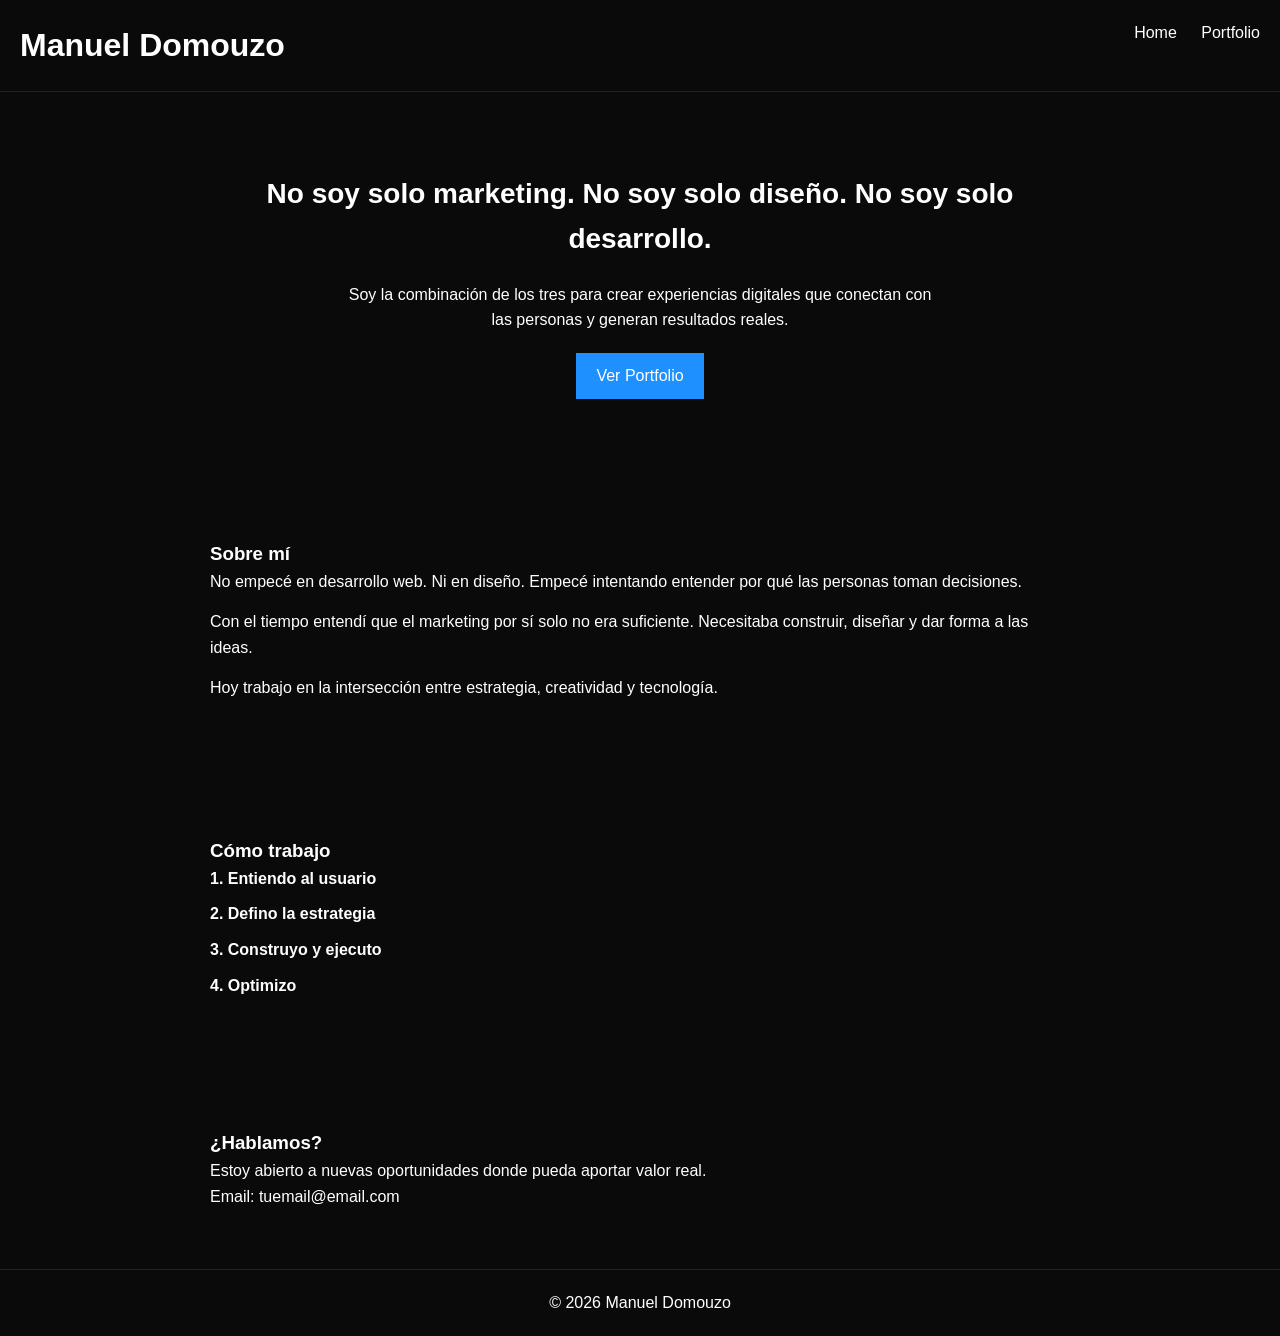
==== index.html @ 83996bfd "subo index.html y archivos de la web" ====
<!DOCTYPE html>
<html lang="es">
<head>
  <meta charset="UTF-8">
  <title>Manuel Domouzo</title>
  <link rel="stylesheet" href="style.css">
</head>

<body>

<header>
  <h1>Manuel Domouzo</h1>
  <nav>
    <a href="index.html">Home</a>
    <a href="portfolio.html">Portfolio</a>
  </nav>
</header>

<section class="hero">
  <h2>No soy solo marketing. No soy solo diseño. No soy solo desarrollo.</h2>
  <p>
    Soy la combinación de los tres para crear experiencias digitales que conectan con las personas y generan resultados reales.
  </p>
  <a href="portfolio.html" class="btn">Ver Portfolio</a>
</section>

<section class="about">
  <h3>Sobre mí</h3>
  <p>
    No empecé en desarrollo web. Ni en diseño. Empecé intentando entender por qué las personas toman decisiones.
  </p>
  <p>
    Con el tiempo entendí que el marketing por sí solo no era suficiente. Necesitaba construir, diseñar y dar forma a las ideas.
  </p>
  <p>
    Hoy trabajo en la intersección entre estrategia, creatividad y tecnología.
  </p>
</section>

<section class="method">
  <h3>Cómo trabajo</h3>
  <ul>
    <li><strong>1. Entiendo al usuario</strong></li>
    <li><strong>2. Defino la estrategia</strong></li>
    <li><strong>3. Construyo y ejecuto</strong></li>
    <li><strong>4. Optimizo</strong></li>
  </ul>
</section>

<section class="contact">
  <h3>¿Hablamos?</h3>
  <p>Estoy abierto a nuevas oportunidades donde pueda aportar valor real.</p>
  <p>Email: tuemail@email.com</p>
</section>

<footer>
  <p>© 2026 Manuel Domouzo</p>
</footer>

</body>
</html>
---- style.css ----
* {
  margin: 0;
  padding: 0;
  box-sizing: border-box;
  font-family: Arial, sans-serif;
}

body {
  background-color: #0A0A0A;
  color: #FFFFFF;
  line-height: 1.6;
}

header {
  display: flex;
  justify-content: space-between;
  padding: 20px;
  border-bottom: 1px solid #222;
}

nav a {
  color: white;
  margin-left: 20px;
  text-decoration: none;
}

.hero {
  padding: 80px 20px;
  text-align: center;
}

.hero h2 {
  font-size: 28px;
  margin-bottom: 20px;
}

.hero p {
  max-width: 600px;
  margin: auto;
  margin-bottom: 20px;
}

.btn {
  display: inline-block;
  padding: 10px 20px;
  background-color: #1E90FF;
  color: white;
  text-decoration: none;
}

section {
  padding: 60px 20px;
  max-width: 900px;
  margin: auto;
}

.about p {
  margin-bottom: 15px;
}

.method ul {
  list-style: none;
}

.method li {
  margin-bottom: 10px;
}

.portfolio .project {
  border: 1px solid #222;
  padding: 20px;
  margin-top: 20px;
  transition: 0.3s;
}

.project:hover {
  border-color: #1E90FF;
}

footer {
  text-align: center;
  padding: 20px;
  border-top: 1px solid #222;
}
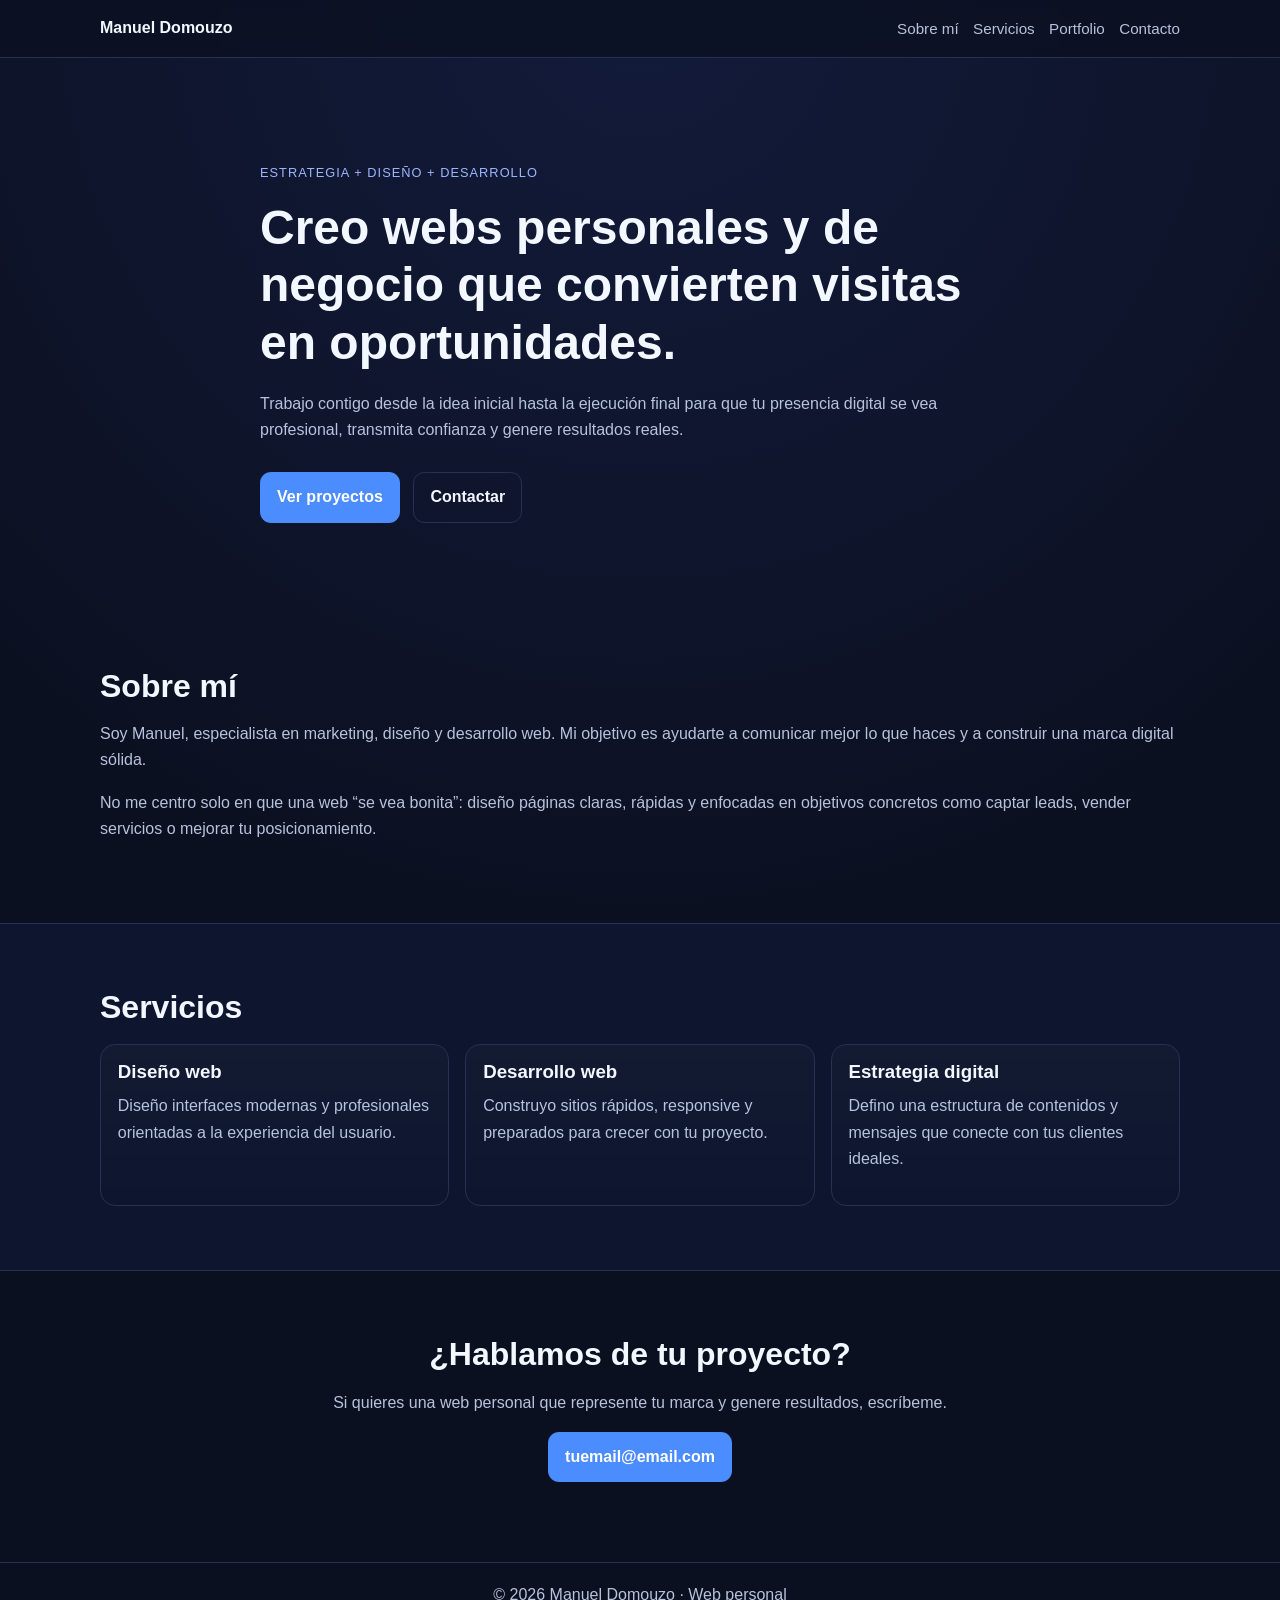
==== commit d0829df9: "Crear web personal moderna con portfolio y estilos responsive" ====
--- a/index.html
+++ b/index.html
@@ -2,60 +2,87 @@
 <html lang="es">
 <head>
   <meta charset="UTF-8">
-  <title>Manuel Domouzo</title>
+  <meta name="viewport" content="width=device-width, initial-scale=1.0">
+  <meta name="description" content="Web personal de Manuel Domouzo: estrategia, diseño y desarrollo web.">
+  <title>Manuel Domouzo | Web personal</title>
   <link rel="stylesheet" href="style.css">
 </head>
+<body>
+  <header class="site-header">
+    <div class="container nav-wrap">
+      <a class="brand" href="index.html">Manuel Domouzo</a>
+      <nav>
+        <a href="#sobre-mi">Sobre mí</a>
+        <a href="#servicios">Servicios</a>
+        <a href="portfolio.html">Portfolio</a>
+        <a href="#contacto">Contacto</a>
+      </nav>
+    </div>
+  </header>
 
-<body>
+  <main>
+    <section class="hero">
+      <div class="container hero-content">
+        <p class="eyebrow">Estrategia + Diseño + Desarrollo</p>
+        <h1>Creo webs personales y de negocio que convierten visitas en oportunidades.</h1>
+        <p class="lead">
+          Trabajo contigo desde la idea inicial hasta la ejecución final para que tu presencia digital
+          se vea profesional, transmita confianza y genere resultados reales.
+        </p>
+        <div class="cta-row">
+          <a class="btn btn-primary" href="portfolio.html">Ver proyectos</a>
+          <a class="btn btn-ghost" href="#contacto">Contactar</a>
+        </div>
+      </div>
+    </section>
 
-<header>
-  <h1>Manuel Domouzo</h1>
-  <nav>
-    <a href="index.html">Home</a>
-    <a href="portfolio.html">Portfolio</a>
-  </nav>
-</header>
+    <section id="sobre-mi" class="section">
+      <div class="container">
+        <h2>Sobre mí</h2>
+        <p>
+          Soy Manuel, especialista en marketing, diseño y desarrollo web. Mi objetivo es ayudarte a
+          comunicar mejor lo que haces y a construir una marca digital sólida.
+        </p>
+        <p>
+          No me centro solo en que una web “se vea bonita”: diseño páginas claras, rápidas y enfocadas
+          en objetivos concretos como captar leads, vender servicios o mejorar tu posicionamiento.
+        </p>
+      </div>
+    </section>
 
-<section class="hero">
-  <h2>No soy solo marketing. No soy solo diseño. No soy solo desarrollo.</h2>
-  <p>
-    Soy la combinación de los tres para crear experiencias digitales que conectan con las personas y generan resultados reales.
-  </p>
-  <a href="portfolio.html" class="btn">Ver Portfolio</a>
-</section>
+    <section id="servicios" class="section section-alt">
+      <div class="container">
+        <h2>Servicios</h2>
+        <div class="cards">
+          <article class="card">
+            <h3>Diseño web</h3>
+            <p>Diseño interfaces modernas y profesionales orientadas a la experiencia del usuario.</p>
+          </article>
+          <article class="card">
+            <h3>Desarrollo web</h3>
+            <p>Construyo sitios rápidos, responsive y preparados para crecer con tu proyecto.</p>
+          </article>
+          <article class="card">
+            <h3>Estrategia digital</h3>
+            <p>Defino una estructura de contenidos y mensajes que conecte con tus clientes ideales.</p>
+          </article>
+        </div>
+      </div>
+    </section>
 
-<section class="about">
-  <h3>Sobre mí</h3>
-  <p>
-    No empecé en desarrollo web. Ni en diseño. Empecé intentando entender por qué las personas toman decisiones.
-  </p>
-  <p>
-    Con el tiempo entendí que el marketing por sí solo no era suficiente. Necesitaba construir, diseñar y dar forma a las ideas.
-  </p>
-  <p>
-    Hoy trabajo en la intersección entre estrategia, creatividad y tecnología.
-  </p>
-</section>
+    <section id="contacto" class="section">
+      <div class="container contact-box">
+        <h2>¿Hablamos de tu proyecto?</h2>
+        <p>Si quieres una web personal que represente tu marca y genere resultados, escríbeme.</p>
+        <a class="btn btn-primary" href="mailto:tuemail@email.com">tuemail@email.com</a>
+      </div>
+    </section>
+  </main>
 
-<section class="method">
-  <h3>Cómo trabajo</h3>
-  <ul>
-    <li><strong>1. Entiendo al usuario</strong></li>
-    <li><strong>2. Defino la estrategia</strong></li>
-    <li><strong>3. Construyo y ejecuto</strong></li>
-    <li><strong>4. Optimizo</strong></li>
-  </ul>
-</section>
-
-<section class="contact">
-  <h3>¿Hablamos?</h3>
-  <p>Estoy abierto a nuevas oportunidades donde pueda aportar valor real.</p>
-  <p>Email: tuemail@email.com</p>
-</section>
-
-<footer>
-  <p>© 2026 Manuel Domouzo</p>
-</footer>
-
+  <footer class="site-footer">
+    <div class="container">
+      <p>© 2026 Manuel Domouzo · Web personal</p>
+    </div>
+  </footer>
 </body>
-</html>+</html>
--- a/style.css
+++ b/style.css
@@ -1,84 +1,207 @@
+:root {
+  --bg: #0b1020;
+  --surface: #111936;
+  --surface-soft: #0f1730;
+  --text: #f3f7ff;
+  --muted: #b7c2dd;
+  --primary: #4b8cff;
+  --primary-strong: #2f74f6;
+  --border: #263153;
+}
+
 * {
   margin: 0;
   padding: 0;
   box-sizing: border-box;
-  font-family: Arial, sans-serif;
 }
 
 body {
-  background-color: #0A0A0A;
-  color: #FFFFFF;
-  line-height: 1.6;
-}
-
-header {
+  font-family: Inter, Segoe UI, Roboto, Arial, sans-serif;
+  background: radial-gradient(circle at top, #131b3b 0%, var(--bg) 55%);
+  color: var(--text);
+  line-height: 1.65;
+}
+
+.container {
+  width: min(1080px, 92%);
+  margin: 0 auto;
+}
+
+.site-header {
+  position: sticky;
+  top: 0;
+  backdrop-filter: blur(8px);
+  background: rgba(11, 16, 32, 0.75);
+  border-bottom: 1px solid var(--border);
+}
+
+.nav-wrap {
   display: flex;
+  align-items: center;
   justify-content: space-between;
-  padding: 20px;
-  border-bottom: 1px solid #222;
+  padding: 0.95rem 0;
+  gap: 1rem;
+}
+
+.brand {
+  color: var(--text);
+  text-decoration: none;
+  font-weight: 700;
+}
+
+nav {
+  display: flex;
+  flex-wrap: wrap;
+  gap: 0.9rem;
 }
 
 nav a {
-  color: white;
-  margin-left: 20px;
+  color: var(--muted);
   text-decoration: none;
+  font-size: 0.95rem;
+}
+
+nav a:hover {
+  color: var(--text);
 }
 
 .hero {
-  padding: 80px 20px;
-  text-align: center;
-}
-
-.hero h2 {
-  font-size: 28px;
-  margin-bottom: 20px;
-}
-
-.hero p {
-  max-width: 600px;
-  margin: auto;
-  margin-bottom: 20px;
+  padding: 6.5rem 0 5rem;
+}
+
+.hero-content {
+  max-width: 760px;
+}
+
+.eyebrow {
+  color: #9db5ff;
+  text-transform: uppercase;
+  letter-spacing: 0.08em;
+  font-size: 0.8rem;
+  margin-bottom: 1rem;
+}
+
+h1,
+h2,
+h3 {
+  line-height: 1.2;
+}
+
+h1 {
+  font-size: clamp(1.9rem, 5vw, 3rem);
+  margin-bottom: 1.2rem;
+}
+
+h2 {
+  font-size: clamp(1.5rem, 3.6vw, 2rem);
+  margin-bottom: 1rem;
+}
+
+h3 {
+  margin-bottom: 0.6rem;
+}
+
+.lead {
+  color: var(--muted);
+  max-width: 700px;
+}
+
+.cta-row {
+  display: flex;
+  gap: 0.85rem;
+  flex-wrap: wrap;
+  margin-top: 1.8rem;
 }
 
 .btn {
   display: inline-block;
-  padding: 10px 20px;
-  background-color: #1E90FF;
+  border-radius: 0.7rem;
+  text-decoration: none;
+  padding: 0.68rem 1rem;
+  font-weight: 600;
+  border: 1px solid transparent;
+  transition: transform 0.2s ease, background-color 0.2s ease;
+}
+
+.btn:hover {
+  transform: translateY(-1px);
+}
+
+.btn-primary {
+  background: var(--primary);
   color: white;
-  text-decoration: none;
-}
-
-section {
-  padding: 60px 20px;
-  max-width: 900px;
-  margin: auto;
-}
-
-.about p {
-  margin-bottom: 15px;
-}
-
-.method ul {
-  list-style: none;
-}
-
-.method li {
-  margin-bottom: 10px;
-}
-
-.portfolio .project {
-  border: 1px solid #222;
-  padding: 20px;
-  margin-top: 20px;
-  transition: 0.3s;
-}
-
-.project:hover {
-  border-color: #1E90FF;
-}
-
-footer {
+}
+
+.btn-primary:hover {
+  background: var(--primary-strong);
+}
+
+.btn-ghost {
+  border-color: var(--border);
+  color: var(--text);
+  background: transparent;
+}
+
+.section {
+  padding: 4rem 0;
+}
+
+.section-alt {
+  background: rgba(17, 25, 54, 0.7);
+  border-block: 1px solid var(--border);
+}
+
+.section p {
+  color: var(--muted);
+  margin-bottom: 1rem;
+}
+
+.cards {
+  display: grid;
+  grid-template-columns: repeat(auto-fit, minmax(220px, 1fr));
+  gap: 1rem;
+  margin-top: 1.1rem;
+}
+
+.card {
+  background: linear-gradient(180deg, rgba(255, 255, 255, 0.02), rgba(255, 255, 255, 0));
+  border: 1px solid var(--border);
+  border-radius: 0.95rem;
+  padding: 1.05rem;
+}
+
+.project-list {
+  margin-top: 2rem;
+}
+
+.project h2 {
+  font-size: 1.2rem;
+  margin-bottom: 0.8rem;
+}
+
+.contact-box {
   text-align: center;
-  padding: 20px;
-  border-top: 1px solid #222;
-}+  max-width: 700px;
+}
+
+.site-footer {
+  border-top: 1px solid var(--border);
+  margin-top: 1rem;
+}
+
+.site-footer p {
+  color: var(--muted);
+  text-align: center;
+  padding: 1.2rem 0;
+}
+
+@media (max-width: 700px) {
+  .nav-wrap {
+    align-items: flex-start;
+    flex-direction: column;
+  }
+
+  .hero {
+    padding-top: 4.8rem;
+  }
+}
